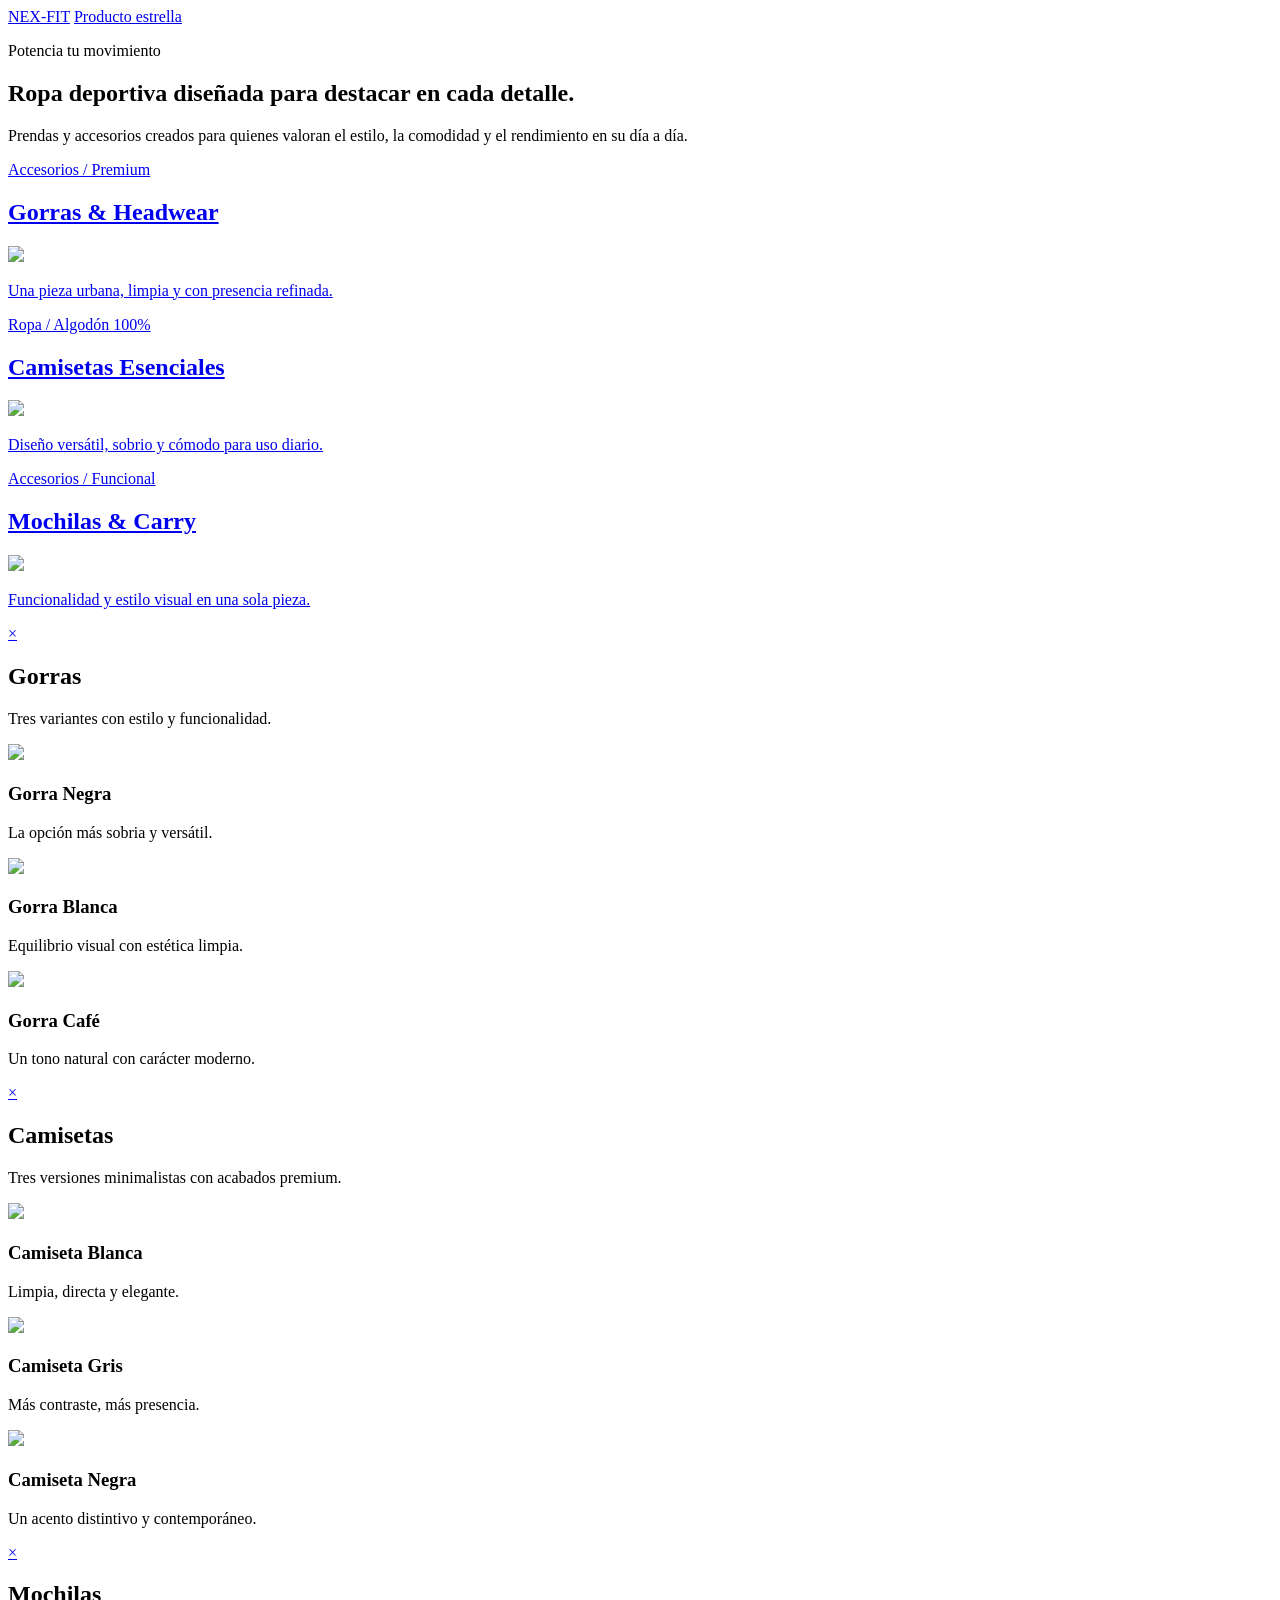
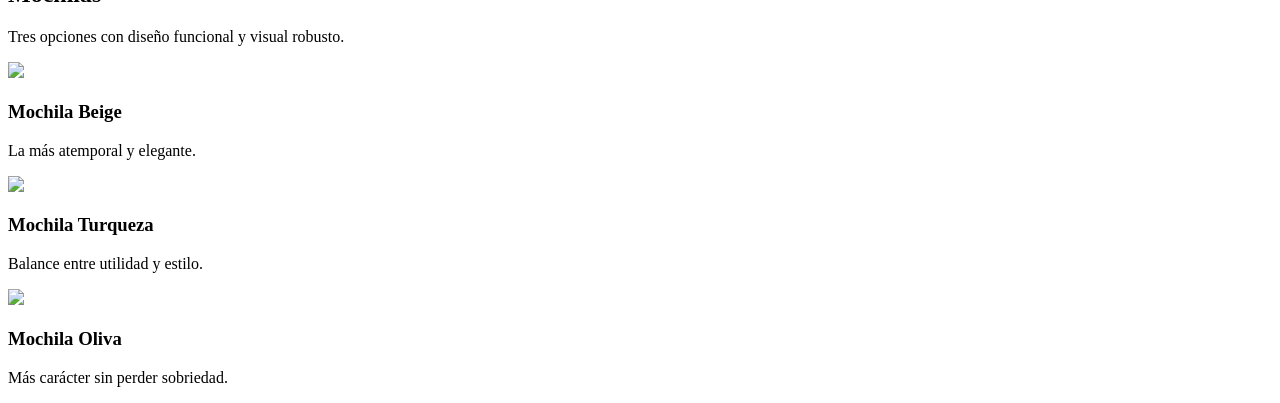
==== index.html @ 64388981 "Primer commit index subida del archivo principal de la pagina" ====
<!DOCTYPE html>
<html lang="es">
<head>
  <meta charset="UTF-8" />
  <meta name="viewport" content="width=device-width, initial-scale=1.0" />
  <title>Ctalogo Deportivo</title>
  <link rel="stylesheet" href="styles.css" />
</head>
<body class="pagina">
    <header class="encabezado">
      <div class="barra-superior">
        <a href="#" class="logo">NEX-FIT</a>
        <a href="estrella.html" class="boton-borde">Producto estrella</a>
      </div>

      <section class="hero">
        <div class="hero-contenido">
          <p class="etiqueta">Potencia tu movimiento</p>
          <h1>Ropa deportiva diseñada para destacar en cada detalle.</h1>
          <p class="descripcion">
            Prendas y accesorios creados para quienes valoran el estilo, la comodidad y el rendimiento en su día a día.
          </p>
        </div>
      </section>
    </header>

    <main class="contenedor-principal">
      <section class="seccion-catalogo">
        <div class="rejilla-productos">
          <a href="#modal-gorras" class="tarjeta-producto">
            <span class="categoria">Accesorios / Premium</span>
            <h2>Gorras & Headwear</h2>
            <img src="assets/gorras-image.webp"/>
            <p>Una pieza urbana, limpia y con presencia refinada.</p>
          </a>

          <a href="#modal-camisetas" class="tarjeta-producto">
            <span class="categoria">Ropa / Algodón 100%</span>
            <h2>Camisetas Esenciales</h2>
            <img src="assets/camiseta-images.png"/>
            <p>Diseño versátil, sobrio y cómodo para uso diario.</p>
          </a>

          <a href="#modal-mochilas" class="tarjeta-producto">
            <span class="categoria">Accesorios / Funcional</span>
            <h2>Mochilas & Carry</h2>
            <img src="assets/mochila-blanca.png"/>
            <p>Funcionalidad y estilo visual en una sola pieza.</p>
          </a>
        </div>
      </section>
    </main>

    <section class="modal" id="modal-gorras">
      <div class="contenido-modal">
        <a href="#" class="cerrar-modal">×</a>
        <h2>Gorras</h2>
        <p class="descripcion-modal">Tres variantes con estilo y funcionalidad.</p>

        <div class="rejilla-variantes">
          <article class="tarjeta-variante">
            <img src="assets/gorras-image.webp"/>
            <h3>Gorra Negra</h3>
            <p>La opción más sobria y versátil.</p>
          </article>

          <article class="tarjeta-variante">
            <img src="assets/gorra-blanca2.avif"/>
            <h3>Gorra Blanca</h3>
            <p>Equilibrio visual con estética limpia.</p>
          </article>

          <article class="tarjeta-variante">
            <img src="assets/gorra-cafe.webp"/>
            <h3>Gorra Café</h3>
            <p>Un tono natural con carácter moderno.</p>
          </article>
        </div>
      </div>
    </section>

    <section class="modal" id="modal-camisetas">
      <div class="contenido-modal">
        <a href="#" class="cerrar-modal">×</a>
        <h2>Camisetas</h2>
        <p class="descripcion-modal">Tres versiones minimalistas con acabados premium.</p>

        <div class="rejilla-variantes">
          <article class="tarjeta-variante">
            <img src="assets/camiseta-blanca.webp"/>
            <h3>Camiseta Blanca</h3>
            <p>Limpia, directa y elegante.</p>
          </article>

          <article class="tarjeta-variante">
            <img src="assets/camiseta-images.png"/>
            <h3>Camiseta Gris</h3>
            <p>Más contraste, más presencia.</p>
          </article>

          <article class="tarjeta-variante">
            <img src="assets/camiseta-negra.png"/>
            <h3>Camiseta Negra</h3>
            <p>Un acento distintivo y contemporáneo.</p>
          </article>
        </div>
      </div>
    </section>

    <section class="modal" id="modal-mochilas">
      <div class="contenido-modal">
        <a href="#" class="cerrar-modal">×</a>
        <h2>Mochilas</h2>
        <p class="descripcion-modal">Tres opciones con diseño funcional y visual robusto.</p>

        <div class="rejilla-variantes">
          <article class="tarjeta-variante">
            <img src="assets/mochila-blanca.png"/>
            <h3>Mochila Beige</h3>
            <p>La más atemporal y elegante.</p>
          </article>

          <article class="tarjeta-variante">
            <img src="assets/mochila-azul.png"/>
            <h3>Mochila Turqueza</h3>
            <p>Balance entre utilidad y estilo.</p>
          </article>

          <article class="tarjeta-variante">
            <img src="assets/mochila-verde.png"/>
            <h3>Mochila Oliva</h3>
            <p>Más carácter sin perder sobriedad.</p>
          </article>
        </div>
      </div>
    </section>
</body>
</html>
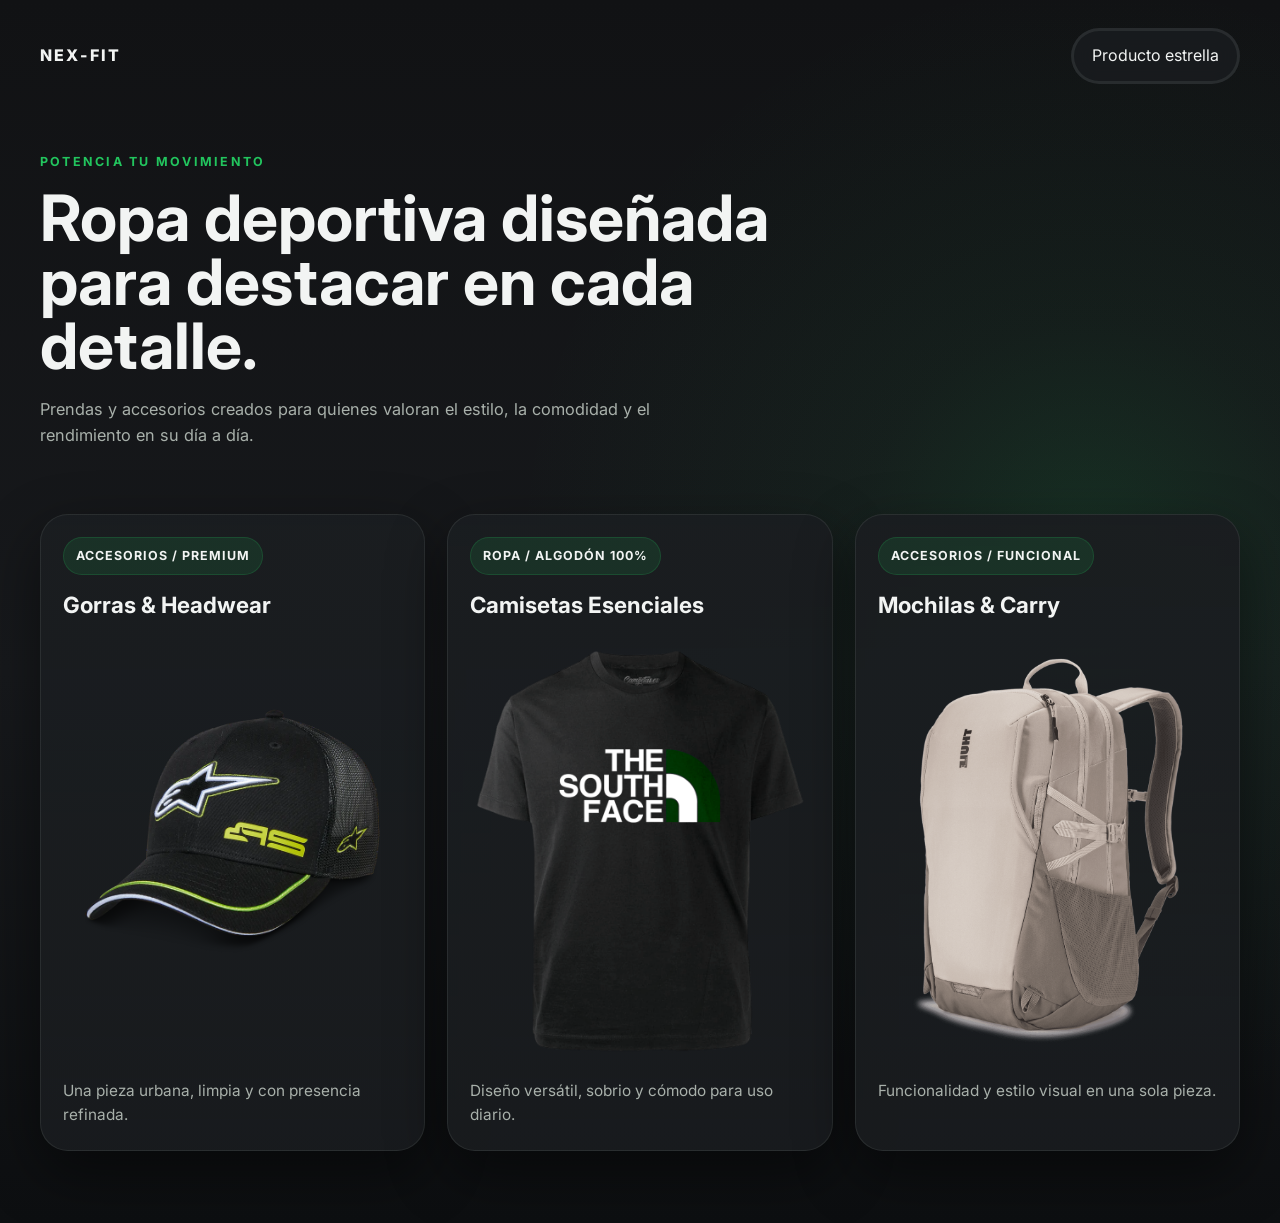
==== commit d6b2970b: "Update index.html Modificación nombre de productos del catalogo" ====
--- a/index.html
+++ b/index.html
@@ -60,19 +60,19 @@
         <div class="rejilla-variantes">
           <article class="tarjeta-variante">
             <img src="assets/gorras-image.webp"/>
-            <h3>Gorra Negra</h3>
+            <h3>Negro Sombra</h3>
             <p>La opción más sobria y versátil.</p>
           </article>
 
           <article class="tarjeta-variante">
             <img src="assets/gorra-blanca2.avif"/>
-            <h3>Gorra Blanca</h3>
+            <h3>Blanco Ártico</h3>
             <p>Equilibrio visual con estética limpia.</p>
           </article>
 
           <article class="tarjeta-variante">
             <img src="assets/gorra-cafe.webp"/>
-            <h3>Gorra Café</h3>
+            <h3>Café Terra</h3>
             <p>Un tono natural con carácter moderno.</p>
           </article>
         </div>
@@ -88,19 +88,19 @@
         <div class="rejilla-variantes">
           <article class="tarjeta-variante">
             <img src="assets/camiseta-blanca.webp"/>
-            <h3>Camiseta Blanca</h3>
+            <h3>Camiseta Blanca Daily</h3>
             <p>Limpia, directa y elegante.</p>
           </article>
 
           <article class="tarjeta-variante">
             <img src="assets/camiseta-images.png"/>
-            <h3>Camiseta Gris</h3>
+            <h3>Camiseta Gris Urbana</h3>
             <p>Más contraste, más presencia.</p>
           </article>
 
           <article class="tarjeta-variante">
             <img src="assets/camiseta-negra.png"/>
-            <h3>Camiseta Negra</h3>
+            <h3>Camiseta Calacas-Gym Casual</h3>
             <p>Un acento distintivo y contemporáneo.</p>
           </article>
         </div>
@@ -116,23 +116,23 @@
         <div class="rejilla-variantes">
           <article class="tarjeta-variante">
             <img src="assets/mochila-blanca.png"/>
-            <h3>Mochila Beige</h3>
+            <h3>Mochila Beige Urbana</h3>
             <p>La más atemporal y elegante.</p>
           </article>
 
           <article class="tarjeta-variante">
             <img src="assets/mochila-azul.png"/>
-            <h3>Mochila Turqueza</h3>
+            <h3>Mochila Turqueza Activa</h3>
             <p>Balance entre utilidad y estilo.</p>
           </article>
 
           <article class="tarjeta-variante">
             <img src="assets/mochila-verde.png"/>
-            <h3>Mochila Oliva</h3>
+            <h3>Mochila Oliva Casual</h3>
             <p>Más carácter sin perder sobriedad.</p>
           </article>
         </div>
       </div>
     </section>
 </body>
-</html>+</html>
--- a/styles.css
+++ b/styles.css
@@ -0,0 +1,338 @@
+@import url('https://fonts.googleapis.com/css2?family=Inter:wght@300;400;500;600;700;800&display=swap');
+
+:root{
+  --fondo:
+    radial-gradient(circle at 85% 45%, rgba(34, 197, 94, 0.14) 0%, rgba(34, 197, 94, 0.05) 18%, rgba(34, 197, 94, 0) 45%),
+    linear-gradient(180deg, #111214 0%, #17191c 55%, #0d0f11 100%);
+  --principal: #F2F4F3;
+  --secundario: #A8B0AA;
+  --boton: #22c55e;
+  --boton-hover: #16a34a;
+  --acento: #22c55e;
+  --tarjeta: #1A1D20;
+  --borde: rgba(242,244,243,.08);
+  --borde-2: rgba(34,197,94,.22);
+  --sombra: 0 22px 60px rgba(0,0,0,.48);
+  --transicion: 240ms cubic-bezier(.2,.8,.2,1);
+}
+
+*{
+  box-sizing:border-box;
+  margin:0;
+  padding:0;
+}
+
+html,body{
+  min-height:100%;
+}
+
+body{
+  font-family:'Inter', system-ui, sans-serif;
+  background:var(--fondo);
+  color:var(--principal);
+  line-height:1.6;
+}
+
+a{
+  color:inherit;
+  text-decoration:none;
+}
+
+img{
+  width:100%;
+  display:block;
+}
+
+.pagina{
+  min-height:100vh;
+}
+
+.encabezado,
+.contenedor-principal{
+  width:min(1200px, calc(100% - 40px));
+  margin:0 auto;
+}
+
+.barra-superior{
+  display:flex;
+  justify-content:space-between;
+  align-items:center;
+  padding:28px 0;
+}
+
+.logo{
+  font-weight:800;
+  letter-spacing:.14em;
+  color:var(--principal);
+}
+
+.boton-borde{
+  padding:12px 18px;
+  border:3px solid var(--borde);
+  border-radius:999px;
+  background:rgba(26,29,32,.78);
+  backdrop-filter: blur(12px);
+  transition:transform var(--transicion), border-color var(--transicion), background var(--transicion);
+}
+
+.boton-borde:hover{
+  transform:translateY(-2px);
+  border-color:var(--borde-2);
+  background:rgba(26,29,32,.95);
+}
+
+.hero{
+  padding:40px 0 48px;
+}
+
+.hero-contenido{
+  max-width:820px;
+}
+
+.etiqueta{
+  color:var(--acento);
+  text-transform:uppercase;
+  letter-spacing:.18em;
+  font-size:.78rem;
+  font-weight:700;
+  margin-bottom:14px;
+}
+
+.hero h1{
+  font-size:clamp(2.4rem, 5vw, 4.8rem);
+  line-height:1;
+  margin-bottom:18px;
+  color:var(--principal);
+}
+
+.descripcion{
+  color:var(--secundario);
+  max-width:62ch;
+  font-size:1.02rem;
+}
+
+.rejilla-productos{
+  display:grid;
+  grid-template-columns:repeat(3, 1fr);
+  gap:22px;
+  padding:18px 0 72px;
+}
+
+.tarjeta-producto{
+  background:linear-gradient(180deg, rgba(26,29,32,.96), rgba(26,29,32,.84));
+  border:1px solid var(--borde);
+  border-radius:28px;
+  padding:22px;
+  box-shadow:var(--sombra);
+  transition:transform var(--transicion), border-color var(--transicion), background var(--transicion);
+}
+
+.tarjeta-producto:hover{
+  transform:translateY(-6px);
+  border-color:var(--borde-2);
+  background:linear-gradient(180deg, rgba(26,29,32,.98), rgba(26,29,32,.90));
+}
+
+.tarjeta-producto h2,
+.tarjeta-variante h3,
+.tarjeta-estrella h2{
+  margin:12px 0 8px;
+  font-size:1.4rem;
+  color:var(--principal);
+}
+
+.tarjeta-producto p,
+.tarjeta-variante p,
+.tarjeta-estrella p{
+  color:var(--secundario);
+  font-size:.96rem;
+}
+
+.categoria{
+  display:inline-flex;
+  padding:8px 12px;
+  border-radius:999px;
+  background:rgba(34,197,94,.12);
+  border:1px solid rgba(34,197,94,.18);
+  color:var(--principal);
+  font-size:.78rem;
+  font-weight:700;
+  letter-spacing:.08em;
+  text-transform:uppercase;
+}
+
+.tarjeta-producto img{
+
+  aspect-ratio: 4 / 5;
+  object-fit:cover;
+  border-radius:20px;
+  margin:16px 0;
+}
+
+.modal{
+  position:fixed;
+  inset:0;
+  background:rgba(8, 10, 11, .74);
+  backdrop-filter: blur(16px);
+  display:flex;
+  align-items:center;
+  justify-content:center;
+  padding:24px;
+  opacity:0;
+  pointer-events:none;
+  transition:opacity var(--transicion);
+}
+
+.modal:target{
+  opacity:1;
+  pointer-events:auto;
+}
+
+.contenido-modal{
+  width:min(1100px, 100%);
+  background:linear-gradient(180deg, rgba(26,29,32,.98), rgba(26,29,32,.92));
+  border:1px solid var(--borde);
+  border-radius:32px;
+  box-shadow:var(--sombra);
+  padding:28px;
+  position:relative;
+}
+
+.cerrar-modal{
+  position:absolute;
+  top:18px;
+  right:22px;
+  font-size:2rem;
+  line-height:1;
+  color:var(--principal);
+}
+
+.contenido-modal h2{
+  font-size:2rem;
+  margin-bottom:8px;
+}
+
+.descripcion-modal{
+  color:var(--secundario);
+  margin-bottom:22px;
+  max-width:60ch;
+}
+
+.rejilla-variantes{
+  display:grid;
+  grid-template-columns:repeat(3, 1fr);
+  gap:18px;
+}
+
+.tarjeta-variante{
+  background:rgba(255,255,255,.03);
+  border:1px solid var(--borde);
+  border-radius:24px;
+  padding:18px;
+}
+
+.tarjeta-variante:hover{
+    transform: translateY(-6px);
+    border-color: var(--borde-2);
+    background: linear-gradient(180deg, rgba(26,29,32,.98), rgba(26,29,32,.90));
+}
+
+.tarjeta-variante img{
+  aspect-ratio: 1 / 1;
+  object-fit:cover;
+  border-radius:18px;
+  margin-bottom:14px;
+}
+
+.seccion-estrella{
+  padding:20px 0 72px;
+}
+
+.columna-estrella{
+  display:grid;
+  grid-template-columns:1fr;
+  gap:0;
+  max-width:860px;
+  margin:0 auto;
+}
+
+/* SIN CARD: fondo limpio, solo separación elegante */
+.tarjeta-estrella{
+  background:transparent;
+  border:none;
+  border-radius:0;
+  padding:0 0 28px 0;
+  box-shadow:none;
+
+}
+
+.tarjeta-estrella + .tarjeta-estrella{
+  margin-top:28px;
+  padding-top:28px;
+  border-top:1px solid rgba(34,197,94,.20);
+  position:relative;
+}
+
+.tarjeta-estrella + .tarjeta-estrella::before{
+  content:"";
+  position:absolute;
+  top:-1px;
+  left:0;
+  width:120px;
+  height:1px;
+  background:linear-gradient(90deg, rgba(34,197,94,.85), rgba(34,197,94,0));
+}
+
+.tarjeta-estrella h2{
+  font-size:2rem;
+  margin-top:10px;
+}
+
+.tarjeta-estrella p{
+  max-width:58ch;
+}
+
+.tarjeta-estrella img{
+  margin-top:18px;
+  width: 70%;
+  height:auto;
+  object-fit:contain; 
+  border-radius:22px;
+  border:1px solid var(--borde);
+  box-shadow:0 18px 40px rgba(0,0,0,.35);
+  margin-left:auto;
+  margin-right:auto;   
+}
+
+.hero-estrella{
+  padding-bottom:20px;
+}
+
+@media (max-width: 960px){
+  .rejilla-productos,
+  .rejilla-variantes{
+    grid-template-columns:1fr;
+  }
+
+  .barra-superior{
+    flex-direction:column;
+    align-items:flex-start;
+    gap:14px;
+  }
+}
+
+@media (max-width: 640px){
+  .encabezado,
+  .contenedor-principal{
+    width:min(100%, calc(100% - 28px));
+  }
+
+  .tarjeta-producto,
+  .contenido-modal{
+    border-radius:22px;
+  }
+
+  .tarjeta-estrella h2{
+    font-size:1.6rem;
+  }
+}
